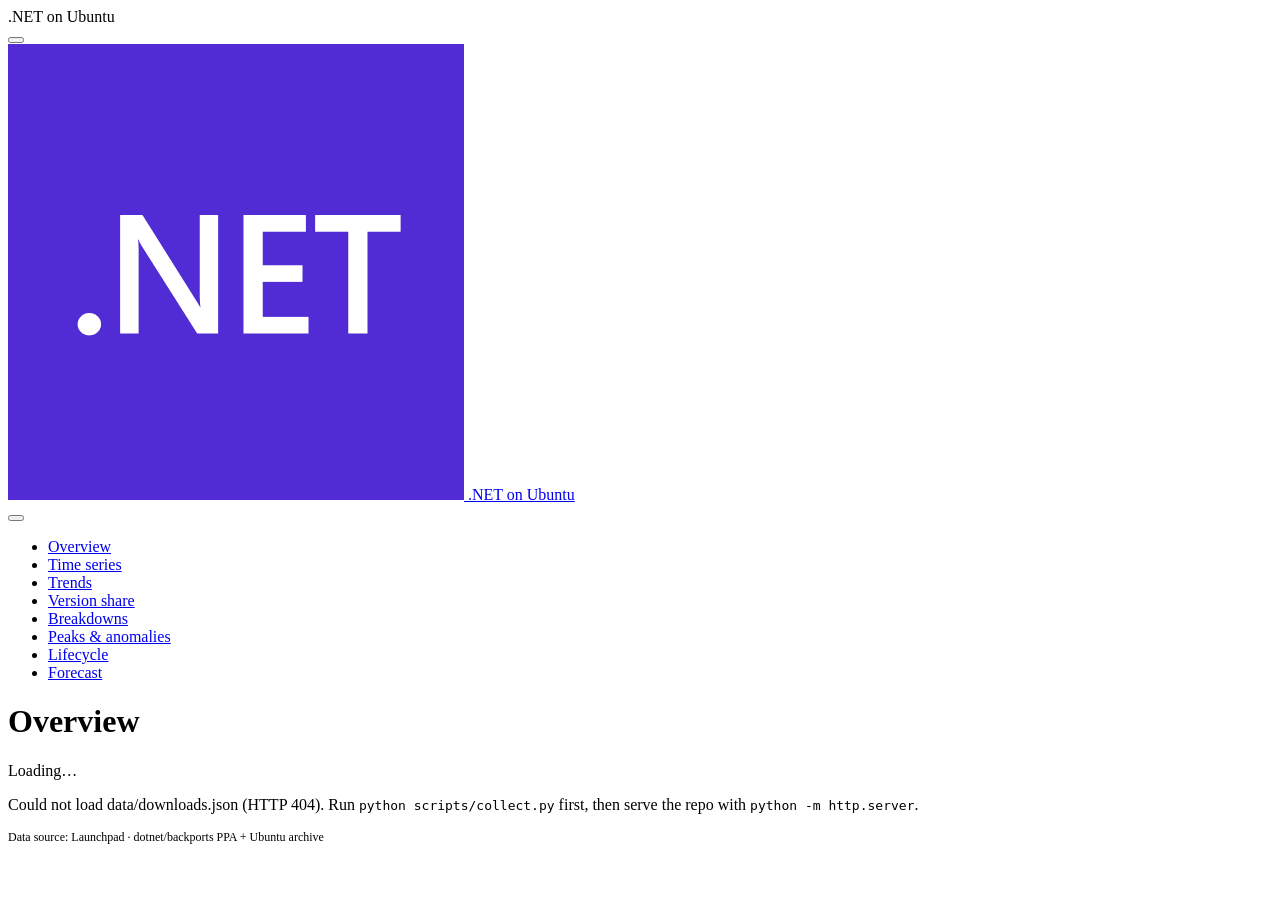
==== web/index.html @ 94d95f4b "feat: initial commit" ====
<!DOCTYPE html>
<html lang="en">
  <head>
    <meta charset="utf-8" />
    <meta name="viewport" content="width=device-width, initial-scale=1" />
    <title>.NET on Ubuntu — download statistics</title>
    <link
      rel="stylesheet"
      href="https://assets.ubuntu.com/v1/vanilla_framework_version_4.55.0.min.css"
    />
    <link rel="stylesheet" href="style.css" />
    <script src="https://cdn.plot.ly/plotly-2.35.2.min.js" charset="utf-8"></script>
  </head>
  <body>
    <div class="l-application" role="presentation">
      <!-- Mobile navigation bar -->
      <header class="l-navigation-bar">
        <div class="p-panel is-dark">
          <div class="p-panel__header">
            <span class="p-panel__title">.NET on Ubuntu</span>
            <div class="p-panel__controls">
              <button class="p-button--base is-dark js-menu-toggle" aria-label="Toggle navigation">
                <i class="p-icon--menu is-light"></i>
              </button>
            </div>
          </div>
        </div>
      </header>

      <!-- Side navigation -->
      <nav class="l-navigation" aria-label="Dashboard views">
        <div class="l-navigation__drawer">
          <div class="p-panel is-dark">
            <div class="p-panel__header is-sticky">
              <a href="." class="p-panel__logo">
                <img
                  class="p-panel__logo-icon"
                  src="images/dotnet-logo.png"
                  alt=""
                />
                <span class="p-panel__logo-name is-fading-when-collapsed">.NET on Ubuntu</span>
              </a>
              <div class="p-panel__controls u-hide--large">
                <button class="p-button--base is-dark u-no-margin js-menu-toggle" aria-label="Close navigation">
                  <i class="p-icon--close is-light"></i>
                </button>
              </div>
            </div>
            <div class="p-panel__content">
              <div class="p-side-navigation--icons" id="drawer">
                <ul class="p-side-navigation__list" id="nav-list">
                  <!-- populated by app.js -->
                </ul>
              </div>
            </div>
          </div>
        </div>
      </nav>

      <!-- Main content -->
      <main class="l-main">
        <div class="p-panel">
          <div class="p-panel__header is-sticky">
            <h1 class="p-panel__title" id="view-title">Overview</h1>
            <div class="p-panel__controls">
              <span class="p-status-label--information" id="freshness">Loading…</span>
            </div>
          </div>

          <div class="p-panel__content">
            <!-- Global filter bar -->
            <div class="u-fixed-width" id="filter-bar" hidden>
              <div class="p-segmented-control">
                <div class="p-segmented-control__list" role="tablist" aria-label="Origin filter" id="origin-filter">
                  <button class="p-segmented-control__button is-selected" role="tab" aria-selected="true" data-origin="all">All origins</button>
                  <button class="p-segmented-control__button" role="tab" aria-selected="false" data-origin="backports-ppa">Backports PPA</button>
                  <button class="p-segmented-control__button" role="tab" aria-selected="false" data-origin="ubuntu-archive">Ubuntu archive</button>
                </div>
              </div>

              <div class="row u-no-padding--left u-no-padding--right p-filters">
                <div class="col-3 col-medium-2">
                  <label for="pocket-filter" class="u-off-screen">Pocket</label>
                  <select id="pocket-filter">
                    <option value="all">All pockets</option>
                  </select>
                </div>
                <div class="col-3 col-medium-2">
                  <label for="version-filter" class="u-off-screen">Version</label>
                  <select id="version-filter">
                    <option value="all">All versions</option>
                  </select>
                </div>
                <div class="col-3 col-medium-2">
                  <label for="type-filter" class="u-off-screen">Package type</label>
                  <select id="type-filter">
                    <option value="all">All package types</option>
                  </select>
                </div>
                <div class="col-3 col-medium-2 u-align--right">
                  <label class="p-switch">
                    <input type="checkbox" class="p-switch__input" id="debug-toggle" />
                    <span class="p-switch__slider"></span>
                    <span class="p-switch__label">Include debug pkgs</span>
                  </label>
                </div>
              </div>
            </div>

            <!-- Loading / error notifications -->
            <div id="notice"></div>

            <!-- View container -->
            <div id="views"></div>
          </div>
        </div>

        <aside class="l-status">
          <div class="u-fixed-width">
            <p class="u-no-margin--bottom u-text--muted" id="status-line">
              Data source: Launchpad · dotnet/backports PPA + Ubuntu archive
            </p>
          </div>
        </aside>
      </main>
    </div>

    <script src="stats.js"></script>
    <script src="app.js"></script>
  </body>
</html>
---- web/style.css ----
/* Custom overrides layered on top of Vanilla Framework. */

/* Give charts a consistent height and let Plotly fill the width. */
.chart {
  width: 100%;
  height: 360px;
}

/* Cards inside the responsive grid should stretch to equal height. */
.p-card {
  height: 100%;
}

/* Tidy up the global filter bar spacing. */
.p-filters {
  margin-top: 1rem;
  align-items: center;
}

.p-filters select {
  margin-bottom: 0;
}

/* Ensure the segmented control wraps nicely on small screens. */
.p-segmented-control {
  margin-bottom: 0.5rem;
}

/* Slightly tighten stat-card numbers. */
.p-card .p-heading--2 {
  line-height: 1.1;
}

/* Status bar text. */
.l-status .u-text--muted {
  font-size: 0.75rem;
}
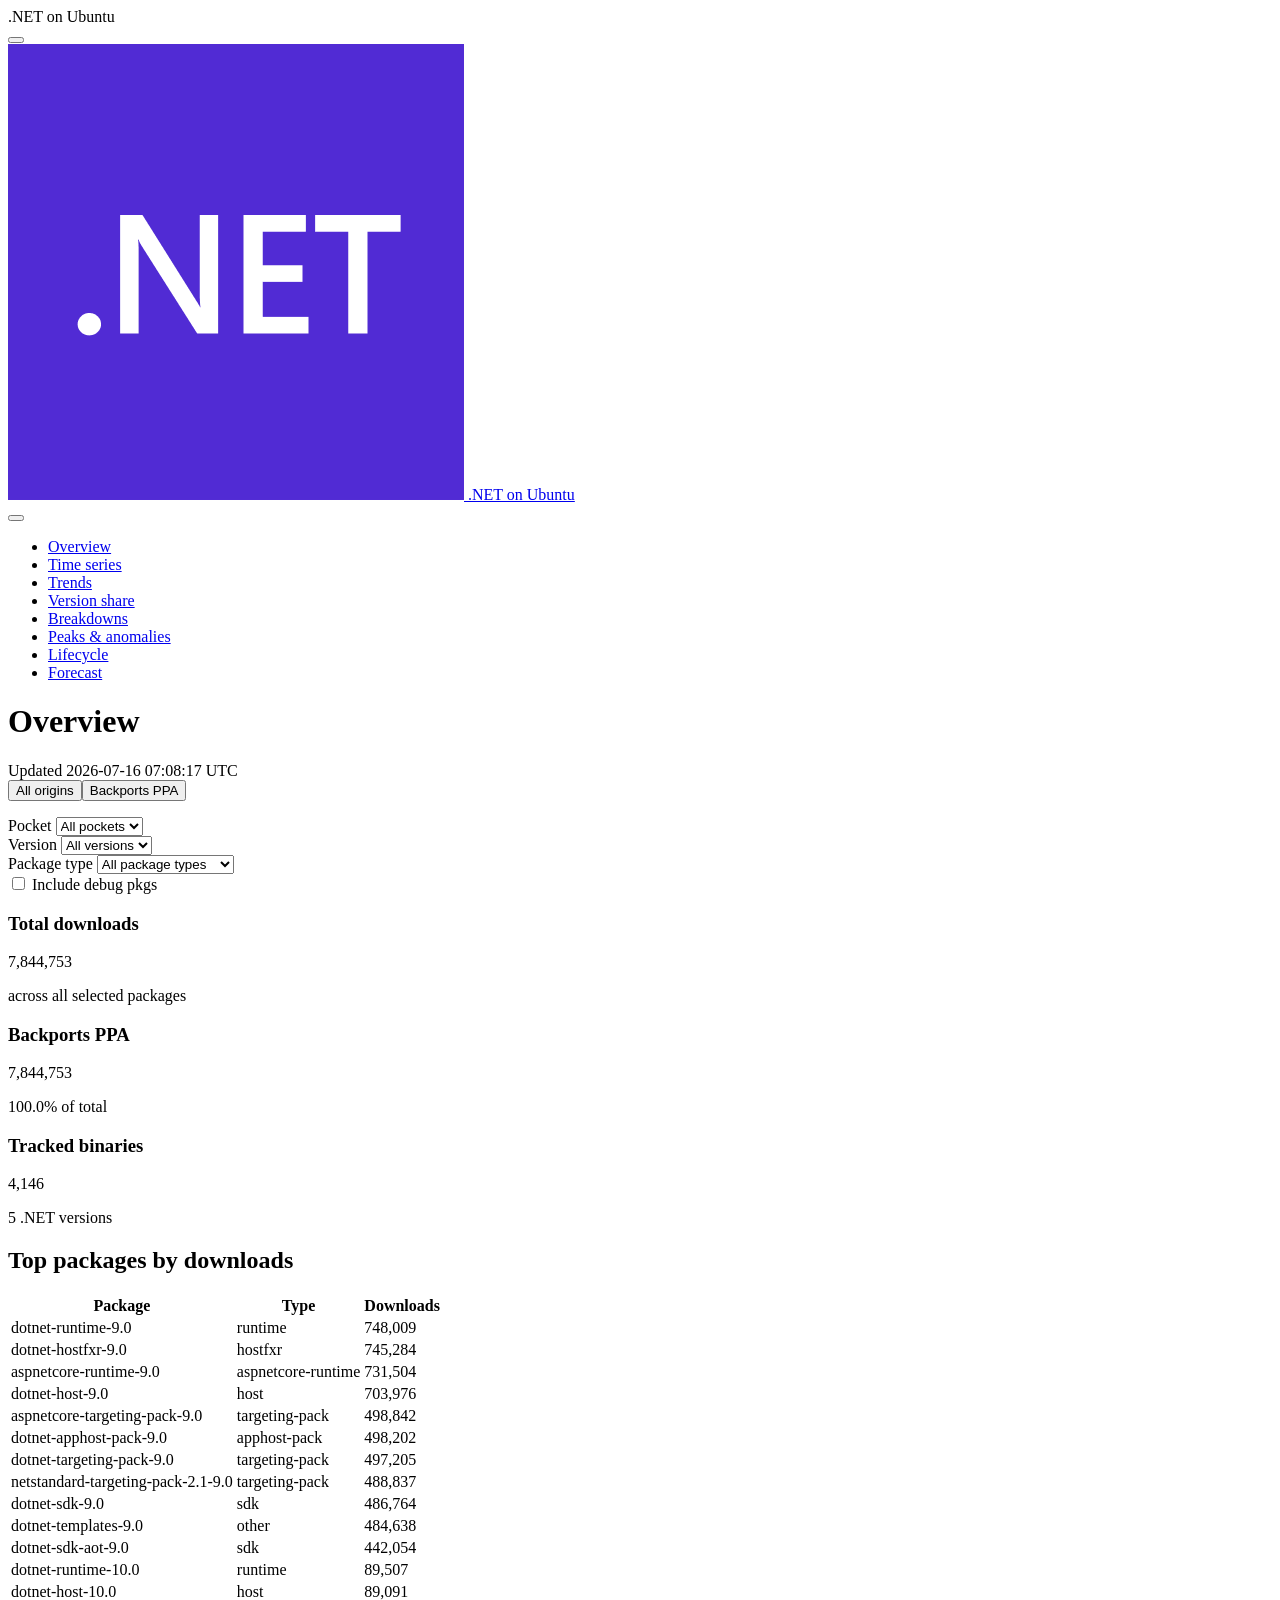
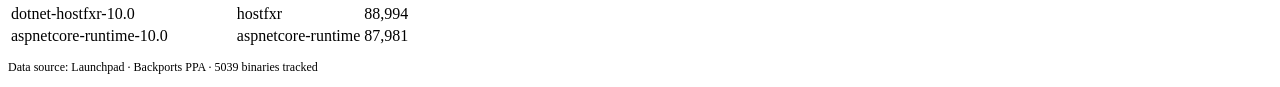
==== commit a25d32a4: "refactor: update data collection to only query backports PPA and enhance dashboard origin filtering" ====
--- a/web/index.html
+++ b/web/index.html
@@ -72,9 +72,7 @@
             <div class="u-fixed-width" id="filter-bar" hidden>
               <div class="p-segmented-control">
                 <div class="p-segmented-control__list" role="tablist" aria-label="Origin filter" id="origin-filter">
-                  <button class="p-segmented-control__button is-selected" role="tab" aria-selected="true" data-origin="all">All origins</button>
-                  <button class="p-segmented-control__button" role="tab" aria-selected="false" data-origin="backports-ppa">Backports PPA</button>
-                  <button class="p-segmented-control__button" role="tab" aria-selected="false" data-origin="ubuntu-archive">Ubuntu archive</button>
+                  <!-- populated by app.js from the origins present in the data -->
                 </div>
               </div>
 
@@ -118,7 +116,7 @@
         <aside class="l-status">
           <div class="u-fixed-width">
             <p class="u-no-margin--bottom u-text--muted" id="status-line">
-              Data source: Launchpad · dotnet/backports PPA + Ubuntu archive
+              Data source: Launchpad · dotnet/backports PPA
             </p>
           </div>
         </aside>
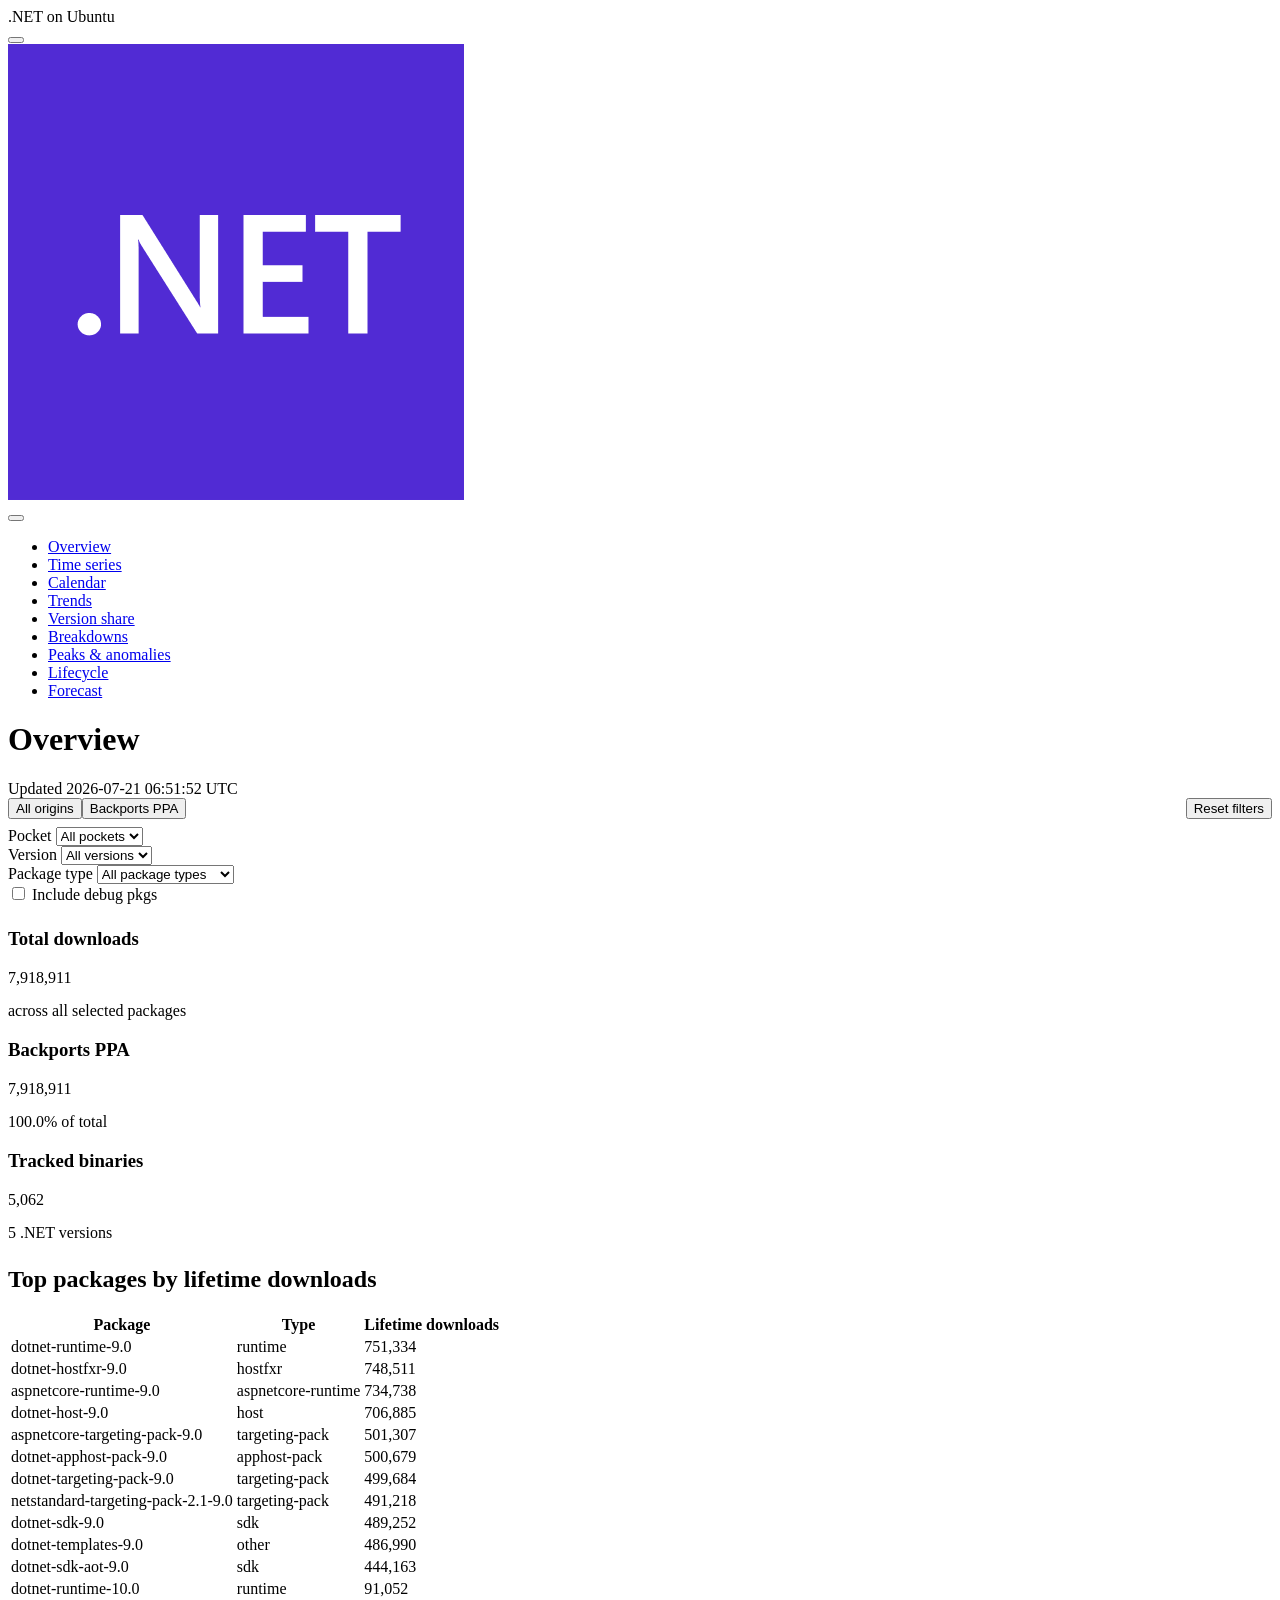
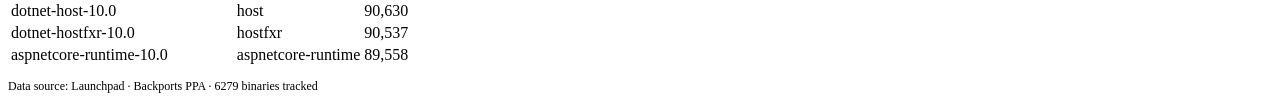
==== commit 13c969bb: "feat: calendar-view and bugfixes" ====
--- a/web/index.html
+++ b/web/index.html
@@ -70,27 +70,32 @@
           <div class="p-panel__content">
             <!-- Global filter bar -->
             <div class="u-fixed-width" id="filter-bar" hidden>
-              <div class="p-segmented-control">
-                <div class="p-segmented-control__list" role="tablist" aria-label="Origin filter" id="origin-filter">
-                  <!-- populated by app.js from the origins present in the data -->
+              <div class="filter-bar__top">
+                <div class="p-segmented-control">
+                  <div class="p-segmented-control__list" role="tablist" aria-label="Origin filter" id="origin-filter">
+                  </div>
                 </div>
+                <button class="p-button--base has-icon" id="reset-filters" title="Reset all filters">
+                  <i class="p-icon--restart"></i>
+                  <span>Reset filters</span>
+                </button>
               </div>
 
               <div class="row u-no-padding--left u-no-padding--right p-filters">
                 <div class="col-3 col-medium-2">
-                  <label for="pocket-filter" class="u-off-screen">Pocket</label>
+                  <label for="pocket-filter" class="u-text--muted">Pocket</label>
                   <select id="pocket-filter">
                     <option value="all">All pockets</option>
                   </select>
                 </div>
                 <div class="col-3 col-medium-2">
-                  <label for="version-filter" class="u-off-screen">Version</label>
+                  <label for="version-filter" class="u-text--muted">Version</label>
                   <select id="version-filter">
                     <option value="all">All versions</option>
                   </select>
                 </div>
                 <div class="col-3 col-medium-2">
-                  <label for="type-filter" class="u-off-screen">Package type</label>
+                  <label for="type-filter" class="u-text--muted">Package type</label>
                   <select id="type-filter">
                     <option value="all">All package types</option>
                   </select>
--- a/web/style.css
+++ b/web/style.css
@@ -1,9 +1,44 @@
 /* Custom overrides layered on top of Vanilla Framework. */
+
+/* Keep the side-nav logo link white in all link states. */
+.p-panel__logo,
+.p-panel__logo:visited,
+.p-panel__logo:hover,
+.p-panel__logo:active,
+.p-panel__logo:focus {
+  color: #ffffff;
+}
 
 /* Give charts a consistent height and let Plotly fill the width. */
 .chart {
   width: 100%;
   height: 360px;
+}
+
+/* Consistent vertical rhythm for every chart card: equal spacing above and
+   below, matching the h2 section-heading margin-top rhythm. Breakdown pies
+   live inside a grid row, so they opt out via .chart-card--grid-item. */
+.chart-card {
+  margin-top: 1.5rem;
+  margin-bottom: 1.5rem;
+}
+
+.chart-card--grid-item {
+  margin-top: 1.5rem;
+  margin-bottom: 1.5rem;
+}
+
+/* Breakdowns grid: vertical spacing between rows of pie charts (horizontal
+   spacing is handled by the column gutters, left untouched). */
+.breakdowns-grid {
+  row-gap: 1.5rem;
+}
+
+/* Stat-card grids: consistent spacing from the filter bar above and the
+   chart/heading below. */
+.stat-cards {
+  margin-top: 1.5rem;
+  margin-bottom: 1.5rem;
 }
 
 /* Cards inside the responsive grid should stretch to equal height. */
@@ -13,8 +48,7 @@
 
 /* Tidy up the global filter bar spacing. */
 .p-filters {
-  margin-top: 1rem;
-  align-items: center;
+  align-items: flex-end;
 }
 
 .p-filters select {
@@ -26,6 +60,20 @@
   margin-bottom: 0.5rem;
 }
 
+/* Top row of the filter bar */
+.filter-bar__top {
+  display: flex;
+  align-items: center;
+  justify-content: space-between;
+  gap: 0.5rem;
+  flex-wrap: wrap;
+  margin-bottom: 0.5rem;
+}
+
+.filter-bar__top .p-segmented-control {
+  margin-bottom: 0;
+}
+
 /* Slightly tighten stat-card numbers. */
 .p-card .p-heading--2 {
   line-height: 1.1;
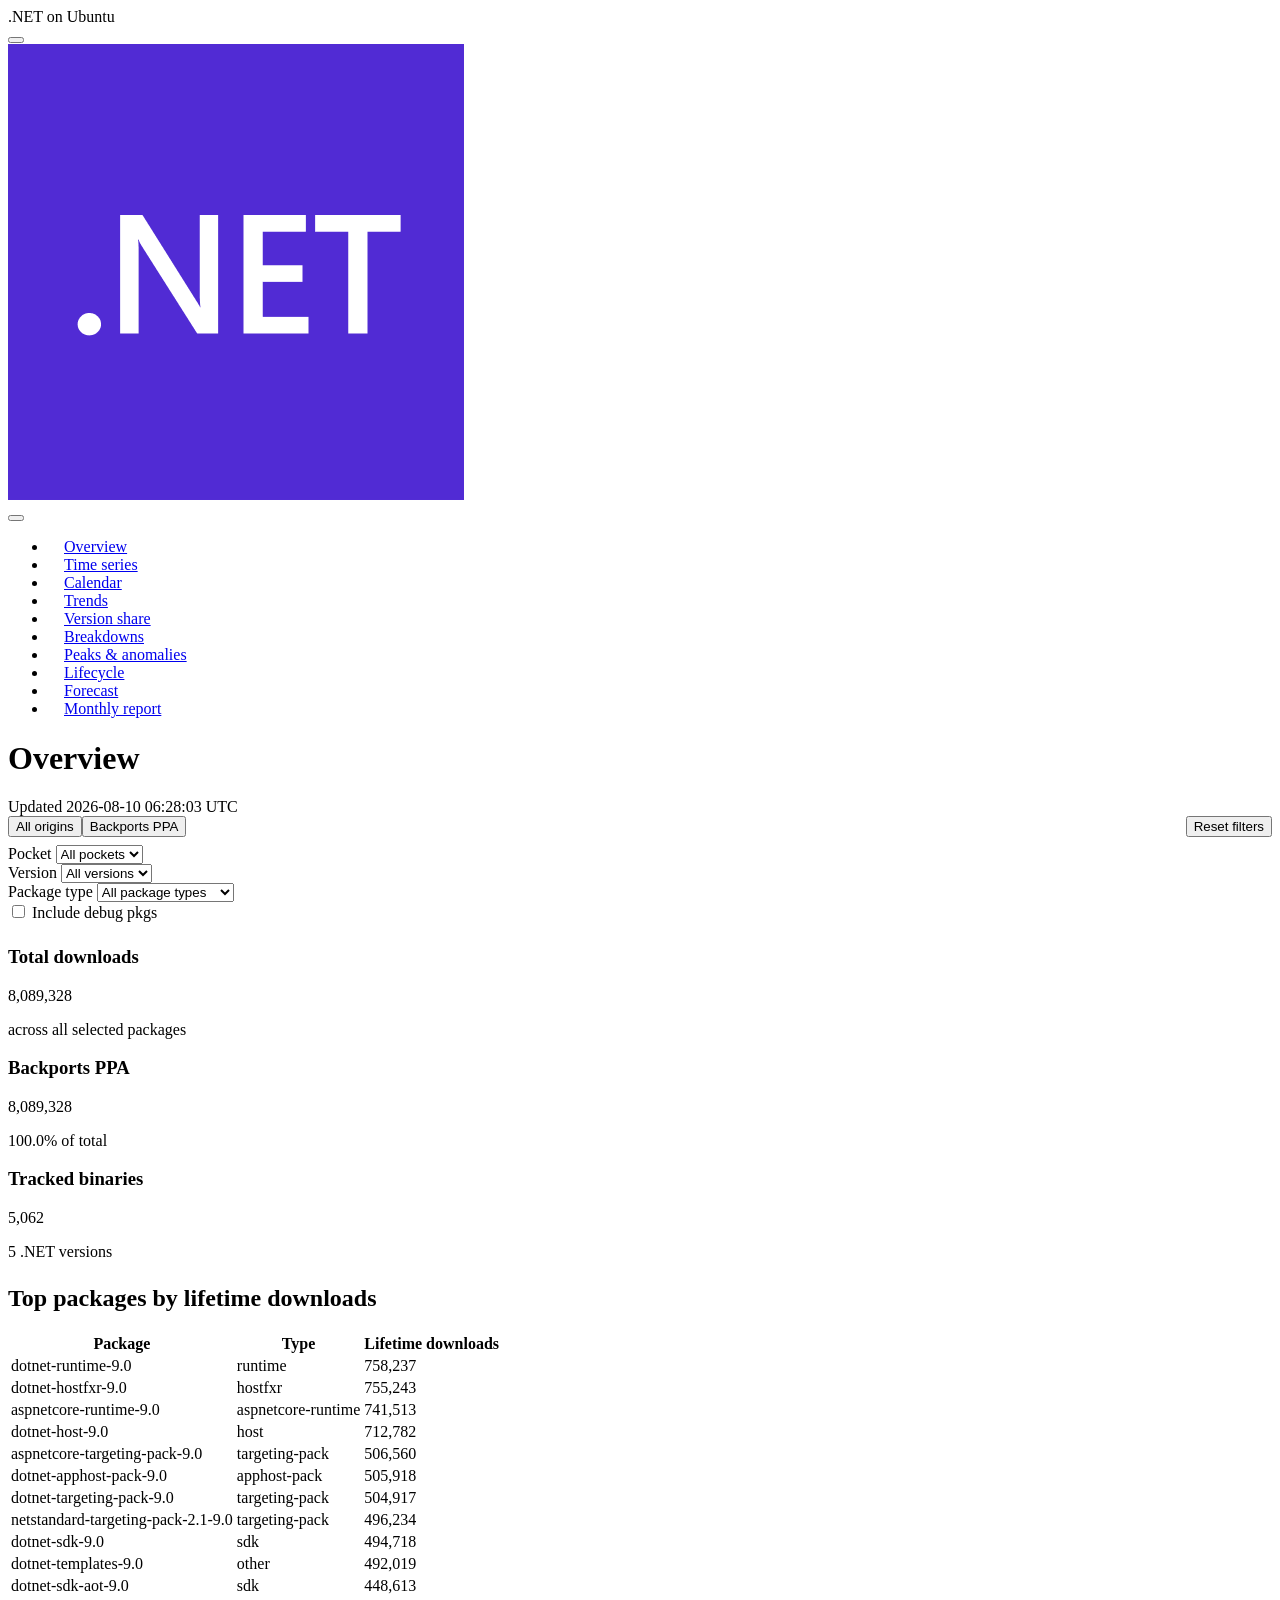
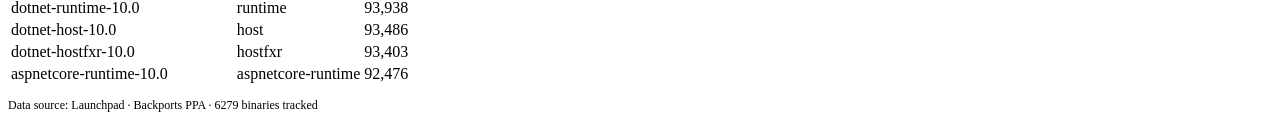
==== commit 769e96d0: "Feat: Add monthly executive report with workflow split" ====
--- a/web/index.html
+++ b/web/index.html
@@ -129,6 +129,7 @@
     </div>
 
     <script src="stats.js"></script>
+    <script src="report.js"></script>
     <script src="app.js"></script>
   </body>
 </html>
--- a/web/style.css
+++ b/web/style.css
@@ -39,6 +39,17 @@
 .stat-cards {
   margin-top: 1.5rem;
   margin-bottom: 1.5rem;
+  /* Vanilla's .row is `grid-gap: 0 1.5rem` (column gap only, no row gap), and
+     a card's bottom margin collapses into the grid track rather than creating
+     space between rows. Until now every stat-card grid had a single row, so
+     this went unnoticed; the report's two-row KPI grid made it visible. */
+  row-gap: 1.5rem;
+}
+
+/* The row-gap above now provides the separation, so drop the per-card bottom
+   margin that Vanilla applies (it would double the gap and still collapse). */
+.stat-cards .p-card {
+  margin-bottom: 0;
 }
 
 /* Cards inside the responsive grid should stretch to equal height. */
@@ -83,3 +94,445 @@
 .l-status .u-text--muted {
   font-size: 0.75rem;
 }
+
+/* ------------------------------------------------------------------------- */
+/* Monthly executive report                                                  */
+/* ------------------------------------------------------------------------- */
+
+.report-toolbar {
+  display: flex;
+  align-items: flex-end;
+  justify-content: space-between;
+  gap: 1rem;
+  flex-wrap: wrap;
+  margin-bottom: 1rem;
+}
+
+/* Year + Month stay adjacent on the left, as in the Calendar view; the
+   actions sit on the right. */
+.report-toolbar__picker {
+  display: flex;
+  align-items: flex-end;
+  gap: 1rem;
+  flex-wrap: wrap;
+}
+
+.report-toolbar__field {
+  min-width: 9rem;
+}
+
+.report-toolbar__field select {
+  margin-bottom: 0;
+}
+
+.report-toolbar__actions {
+  display: flex;
+  align-items: center;
+  gap: 0.75rem;
+  flex-wrap: wrap;
+}
+
+.report-toolbar__actions .p-button,
+.report-toolbar__actions .p-button--positive {
+  margin-bottom: 0;
+}
+
+.report-cover {
+  border-top: 3px solid #e95420;
+  padding-top: 1rem;
+  margin-bottom: 1.5rem;
+}
+
+.report-cover__eyebrow {
+  text-transform: uppercase;
+  letter-spacing: 0.1em;
+  font-size: 0.75rem;
+  color: #e95420;
+  margin-bottom: 0.25rem;
+}
+
+/* Cover metadata: label/value pairs that stay readable in print. */
+.report-meta {
+  display: grid;
+  grid-template-columns: 12rem 1fr;
+  gap: 0.15rem 1rem;
+  margin: 1rem 0 0;
+  font-size: 0.875rem;
+}
+
+.report-meta dt {
+  color: #666666;
+}
+
+.report-meta dd {
+  margin: 0;
+}
+
+.report-page {
+  margin-bottom: 1.5rem;
+}
+
+.report-page__head {
+  margin-bottom: 0.5rem;
+}
+
+.report-table {
+  margin-top: 1.5rem;
+}
+
+.report-note {
+  font-size: 0.8125rem;
+  margin-top: 0.5rem;
+}
+
+.report-findings {
+  margin-top: 1.5rem;
+}
+
+.report-finding {
+  border-left: 3px solid #aea79f;
+  padding-left: 0.75rem;
+}
+
+.report-finding--positive {
+  border-left-color: #0e8420;
+}
+
+.report-finding--negative {
+  border-left-color: #c7162b;
+}
+
+.report-finding--caution {
+  border-left-color: #f99b11;
+}
+
+.report-delta--up {
+  color: #0e8420;
+}
+
+.report-delta--down {
+  color: #c7162b;
+}
+
+.report-status {
+  margin-bottom: 1rem;
+}
+
+/* Only ever visible in print mode, and only until every chart has drawn: see
+   the .is-report-ready guard in the print rules below. */
+.report-render-warning {
+  display: none;
+}
+
+/* ------------------------------------------------------------------------- */
+/* Print / PDF layout                                                        */
+/*                                                                           */
+/* The archived monthly PDFs are produced by loading the report view in a     */
+/* headless browser with ?print=1 and printing it, so these rules define the  */
+/* published artifact. PRINT_CHART_WIDTH in app.js must match the printable   */
+/* width implied by the @page margins below (~190mm at 96dpi = 718px).        */
+/* ------------------------------------------------------------------------- */
+
+@media print {
+  @page {
+    size: A4 portrait;
+    margin: 14mm;
+  }
+
+  /* Keep the Ubuntu palette: without this most browsers drop backgrounds and
+     the orange accents that carry meaning in the charts. */
+  * {
+    -webkit-print-color-adjust: exact !important;
+    print-color-adjust: exact !important;
+  }
+
+  html,
+  body {
+    background: #ffffff;
+    font-size: 10pt;
+  }
+
+  /* Chrome: strip the application shell so the report starts at the top of
+     page 1 and occupies the full printable width. */
+  .l-navigation,
+  .l-navigation-bar,
+  .l-status,
+  .p-panel__header,
+  #filter-bar,
+  #notice,
+  .u-no-print {
+    display: none !important;
+  }
+
+  .l-application,
+  .l-main,
+  .p-panel,
+  .p-panel__content,
+  #views {
+    display: block !important;
+    margin: 0 !important;
+    padding: 0 !important;
+    width: auto !important;
+    max-width: none !important;
+    overflow: visible !important;
+  }
+
+  /* Vanilla's fixed-width wrapper is centred with side padding that wastes
+     printable space. */
+  .u-fixed-width,
+  .row {
+    max-width: none !important;
+    margin-left: 0 !important;
+    margin-right: 0 !important;
+    padding-left: 0 !important;
+    padding-right: 0 !important;
+  }
+
+  /* Vanilla's responsive grid resolves against the print viewport width and
+     collapses to two columns, so the report's grids are declared explicitly. */
+  .stat-cards {
+    display: grid !important;
+    grid-template-columns: repeat(4, 1fr) !important;
+    gap: 0.3rem !important;
+  }
+
+  .report-chart-row {
+    display: grid !important;
+    grid-template-columns: repeat(2, 1fr) !important;
+    gap: 0.5rem !important;
+  }
+
+  .stat-cards > [class*="col-"],
+  .report-chart-row > [class*="col-"] {
+    width: auto !important;
+    max-width: none !important;
+    grid-column: auto !important;
+    margin: 0 !important;
+    padding: 0 !important;
+  }
+
+  /* Sections flow rather than each starting a new page: forcing a break per
+     section left half-empty pages. Cards, charts and tables stay intact via
+     break-inside below, and headings never end a page. */
+  .report-page {
+    break-before: auto;
+    break-inside: auto;
+  }
+
+  /* Fail loudly, never silently.
+
+     app.js adds .is-report-ready to <body> only once every Plotly chart has
+     finished drawing. If a headless browser prints before that (or a chart
+     errored), the report body is withheld and only a warning is printed, so the
+     artifact collapses to a single short page. scripts/print_report.py checks
+     the page count and file size and rejects such a render instead of
+     publishing a half-drawn report. */
+  body.is-print:not(.is-report-ready) .report-page,
+  body.is-print:not(.is-report-ready) .report-cover {
+    display: none !important;
+  }
+
+  body.is-print:not(.is-report-ready) .report-render-warning {
+    display: block !important;
+    border: 2px solid #c7162b;
+    color: #c7162b;
+    padding: 1rem;
+    font-weight: 500;
+  }
+
+  .report-page--appendix {
+    break-before: page;
+    page-break-before: always;
+  }
+
+  .report-page__head {
+    break-after: avoid;
+    page-break-after: avoid;
+  }
+
+  /* Never split a card, chart or table row across a page boundary. */
+  .p-card,
+  .chart-card,
+  .report-finding,
+  .report-table,
+  tr {
+    break-inside: avoid;
+    page-break-inside: avoid;
+  }
+
+  thead {
+    display: table-header-group;
+  }
+
+  .report-cover {
+    break-after: avoid;
+    page-break-after: avoid;
+  }
+
+  /* Stat cards: flat rather than raised, and tight enough for four across. */
+  .p-card {
+    border: 1px solid #d9d9d9;
+    box-shadow: none !important;
+    padding: 0.4rem !important;
+    margin-bottom: 0 !important;
+  }
+
+  .p-card .p-heading--5 {
+    font-size: 8pt;
+    margin-bottom: 0.1rem;
+  }
+
+  .p-card .p-heading--2 {
+    font-size: 13pt;
+  }
+
+  .stat-cards .p-card p:last-child {
+    font-size: 7.5pt;
+    line-height: 1.25;
+  }
+
+  .chart-card {
+    border: none;
+    margin-top: 0.75rem !important;
+    margin-bottom: 0.75rem !important;
+  }
+
+  .report-page__head h2 {
+    margin-bottom: 0.1rem;
+  }
+
+  .report-table {
+    margin-top: 0.9rem;
+  }
+
+  .report-findings {
+    margin-top: 0.9rem;
+  }
+
+  .report-finding {
+    padding-top: 0.2rem;
+    padding-bottom: 0.2rem;
+  }
+
+  .chart {
+    height: auto !important;
+    page-break-inside: avoid;
+  }
+
+  /* Vanilla's responsive tables collapse each row into a card below its
+     breakpoint, and the print viewport (~688px) is below it. On paper the real
+     table with a header row is what is wanted. */
+  .p-table--mobile-card {
+    display: table !important;
+    width: 100% !important;
+  }
+
+  .p-table--mobile-card thead {
+    display: table-header-group !important;
+  }
+
+  .p-table--mobile-card tbody {
+    display: table-row-group !important;
+  }
+
+  .p-table--mobile-card tr {
+    display: table-row !important;
+    border: none !important;
+    padding: 0 !important;
+    margin: 0 !important;
+    box-shadow: none !important;
+  }
+
+  .p-table--mobile-card th,
+  .p-table--mobile-card td {
+    display: table-cell !important;
+    width: auto !important;
+    text-align: left;
+    border-bottom: 1px solid #e5e5e5 !important;
+  }
+
+  .p-table--mobile-card th.u-align--right,
+  .p-table--mobile-card td.u-align--right {
+    text-align: right;
+  }
+
+  .p-table--mobile-card td::before {
+    display: none !important;
+    content: none !important;
+  }
+
+  /* Long package names are truncated with an ellipsis by default; on paper
+     there is no interaction to reveal the rest, so let them wrap. */
+  .p-table--mobile-card td,
+  .p-table--mobile-card th {
+    white-space: normal !important;
+    overflow: visible !important;
+    text-overflow: clip !important;
+    max-width: none !important;
+  }
+
+  table {
+    font-size: 8.5pt;
+    width: 100%;
+  }
+
+  th,
+  td {
+    padding-top: 0.25rem !important;
+    padding-bottom: 0.25rem !important;
+  }
+}
+/* ------------------------------------------------------------------------- */
+/* Sidebar navigation icons                                                  */
+/*                                                                           */
+/* The dashboard uses Vanilla icon classes that exist in vanilla-framework's */
+/* SCSS but are NOT compiled into the CDN build the site hotlinks, so they   */
+/* never render. Vanilla ships no Sass build here, so the exact icon SVGs    */
+/* are vendored below, extracted verbatim from                               */
+/*   vanilla-framework@4.55.1  scss/_base_icon-definitions.scss              */
+/* with Vanilla's own white dark-theme fill (hsl(0%2C0%%2C100%)), plus the   */
+/* sizing block the CDN emits for its known icons. Do not edit by hand: if   */
+/* these need to change, re-extract from the source named above.             */
+/* ------------------------------------------------------------------------- */
+
+.p-side-navigation__icon {
+  background-size: contain;
+  height: 1rem;
+  width: 1rem;
+  background-position: center;
+  background-repeat: no-repeat;
+  display: inline-block;
+  font-size: inherit;
+  margin: 0;
+  padding: 0;
+  position: relative;
+  vertical-align: calc(0.5px + 0.3465em - 0.5rem);
+}
+
+.p-icon--switcher-dashboard {
+  background-image: url("data:image/svg+xml,%3Csvg width='16' height='16' xmlns='http://www.w3.org/2000/svg'%3E%3Cpath d='M6.25 9a.75.75 0 01.75.75v3.5a.75.75 0 01-.75.75h-3.5a.75.75 0 01-.75-.75v-3.5A.75.75 0 012.75 9h3.5zm7 0a.75.75 0 01.75.75v3.5a.75.75 0 01-.75.75h-3.5a.75.75 0 01-.75-.75v-3.5A.75.75 0 019.75 9h3.5zM5.5 10.5h-2v2h2v-2zm7 0h-2v2h2v-2zM6.25 2a.75.75 0 01.75.75v3.5a.75.75 0 01-.75.75h-3.5A.75.75 0 012 6.25v-3.5A.75.75 0 012.75 2h3.5zm7 0a.75.75 0 01.75.75v3.5a.75.75 0 01-.75.75h-3.5A.75.75 0 019 6.25v-3.5A.75.75 0 019.75 2h3.5zM5.5 3.5h-2v2h2v-2zm7 0h-2v2h2v-2z' fill='hsl(0%2C0%%2C100%)' fill-rule='nonzero'/%3E%3C/svg%3E");
+}
+
+.p-icon--statistics {
+  background-image: url("data:image/svg+xml,%3Csvg xmlns='http://www.w3.org/2000/svg' width='16' height='16' fill='none'%3E%3Cpath fill='hsl(0%2C0%%2C100%)' fill-rule='evenodd' d='M3.75 13.25V2h-1.5v11.25a1.5 1.5 0 0 0 1.5 1.5H14v-1.5zM14.06 3.061a.75.75 0 0 0-1.386-.573L10.73 7.19a.25.25 0 0 1-.34.13l-1.238-.597a1.75 1.75 0 0 0-2.265.685l-2.016 3.405a.75.75 0 1 0 1.29.765l2.017-3.405a.25.25 0 0 1 .324-.098l1.238.596a1.75 1.75 0 0 0 2.377-.908z' clip-rule='evenodd'/%3E%3C/svg%3E");
+}
+
+.p-icon--history {
+  background-image: url("data:image/svg+xml,%3Csvg xmlns='http://www.w3.org/2000/svg' width='16' height='16' fill='none' viewBox='0 0 16 16'%3E%3Cpath stroke='hsl(0%2C0%%2C100%)' stroke-width='1.5' d='M2.482 5.066a6.25 6.25 0 1 1 .288 6.356'/%3E%3Cpath stroke='hsl(0%2C0%%2C100%)' stroke-width='1.5' d='M1.75 1.75v4h4M8 4v4l2 2'/%3E%3C/svg%3E");
+}
+
+.p-icon--change-version {
+  background-image: url("data:image/svg+xml,%3Csvg width='16' height='16' xmlns='http://www.w3.org/2000/svg'%3E%3Cpath d='M5.948 9.012v1.5l-2.458.001A5.163 5.163 0 0012.76 10h1.596a6.665 6.665 0 01-11.839 1.785v2.158h-1.5v-4.93h4.93zM8 1.338a6.655 6.655 0 015.516 2.925V2.11h1.5v4.93h-4.93v-1.5h2.453A5.163 5.163 0 003.24 6H1.643A6.665 6.665 0 018 1.338z' fill='hsl(0%2C0%%2C100%)' fill-rule='evenodd'/%3E%3C/svg%3E");
+}
+
+.p-icon--plans {
+  background-image: url("data:image/svg+xml,%3Csvg width='16' height='16' xmlns='http://www.w3.org/2000/svg'%3E%3Cpath d='M8 .496l2.053 1.863 2.77-.108.376 2.747 2.191 1.699-1.478 2.345.587 2.71-2.64.847-1.292 2.453L8 14.003l-2.567 1.049-1.292-2.453-2.64-.847.587-2.71L.61 6.697 2.8 4.998l.375-2.747 2.77.108L8 .496zM8 2.52L6.5 3.881l-2.022-.078-.274 2.005-1.601 1.24 1.08 1.713-.428 1.978 1.928.619.943 1.79L8 12.383l1.873.765.944-1.79 1.927-.619-.428-1.978 1.08-1.713-1.6-1.24-.275-2.005-2.022.078L8 2.52zm1.899 2.835l1.207.89-3.727 5.06-2.66-2.353.994-1.123 1.431 1.265 2.755-3.739z' fill='hsl(0%2C0%%2C100%)' fill-rule='nonzero'/%3E%3C/svg%3E");
+}
+
+.p-icon--units {
+  background-image: url("data:image/svg+xml,%3Csvg width='16' height='16' xmlns='http://www.w3.org/2000/svg'%3E%3Cpath d='M6 9a1 1 0 011 1v4a1 1 0 01-1 1H2a1 1 0 01-1-1v-4a1 1 0 011-1h4zm8 0a1 1 0 011 1v4a1 1 0 01-1 1h-4a1 1 0 01-1-1v-4a1 1 0 011-1h4zm-8.5 1.5h-3v3h3v-3zm8 0h-3v3h3v-3zM14 1a1 1 0 011 1v4a1 1 0 01-1 1h-4a1 1 0 01-1-1V2a1 1 0 011-1h4zm-.5 1.5h-3v3h3v-3z' fill='hsl(0%2C0%%2C100%)' fill-rule='nonzero'/%3E%3C/svg%3E");
+}
+
+.p-icon--revisions {
+  background-image: url("data:image/svg+xml,%3Csvg width='16' height='16' xmlns='http://www.w3.org/2000/svg'%3E%3Cpath d='M2.583 3.566l1.019 1.131a5.5 5.5 0 109.847 4.056h1.51A7.001 7.001 0 112.584 3.567zM5.748 4.74l2.221 2.51L12 7.25v1.5H7.294l-2.67-3.018 1.124-.993zm8.014-.714c.493.712.856 1.52 1.058 2.39h-1.552a5.47 5.47 0 00-.56-1.26l1.054-1.13zM9.504 1.162a6.967 6.967 0 012.626 1.186l-1.033 1.106a5.475 5.475 0 00-1.594-.746V1.162zm-2.34-.113l.001 1.514a5.462 5.462 0 00-1.795.605L4.344 2.03a6.956 6.956 0 012.82-.98z' fill='hsl(0%2C0%%2C100%)' fill-rule='nonzero'/%3E%3C/svg%3E");
+}
